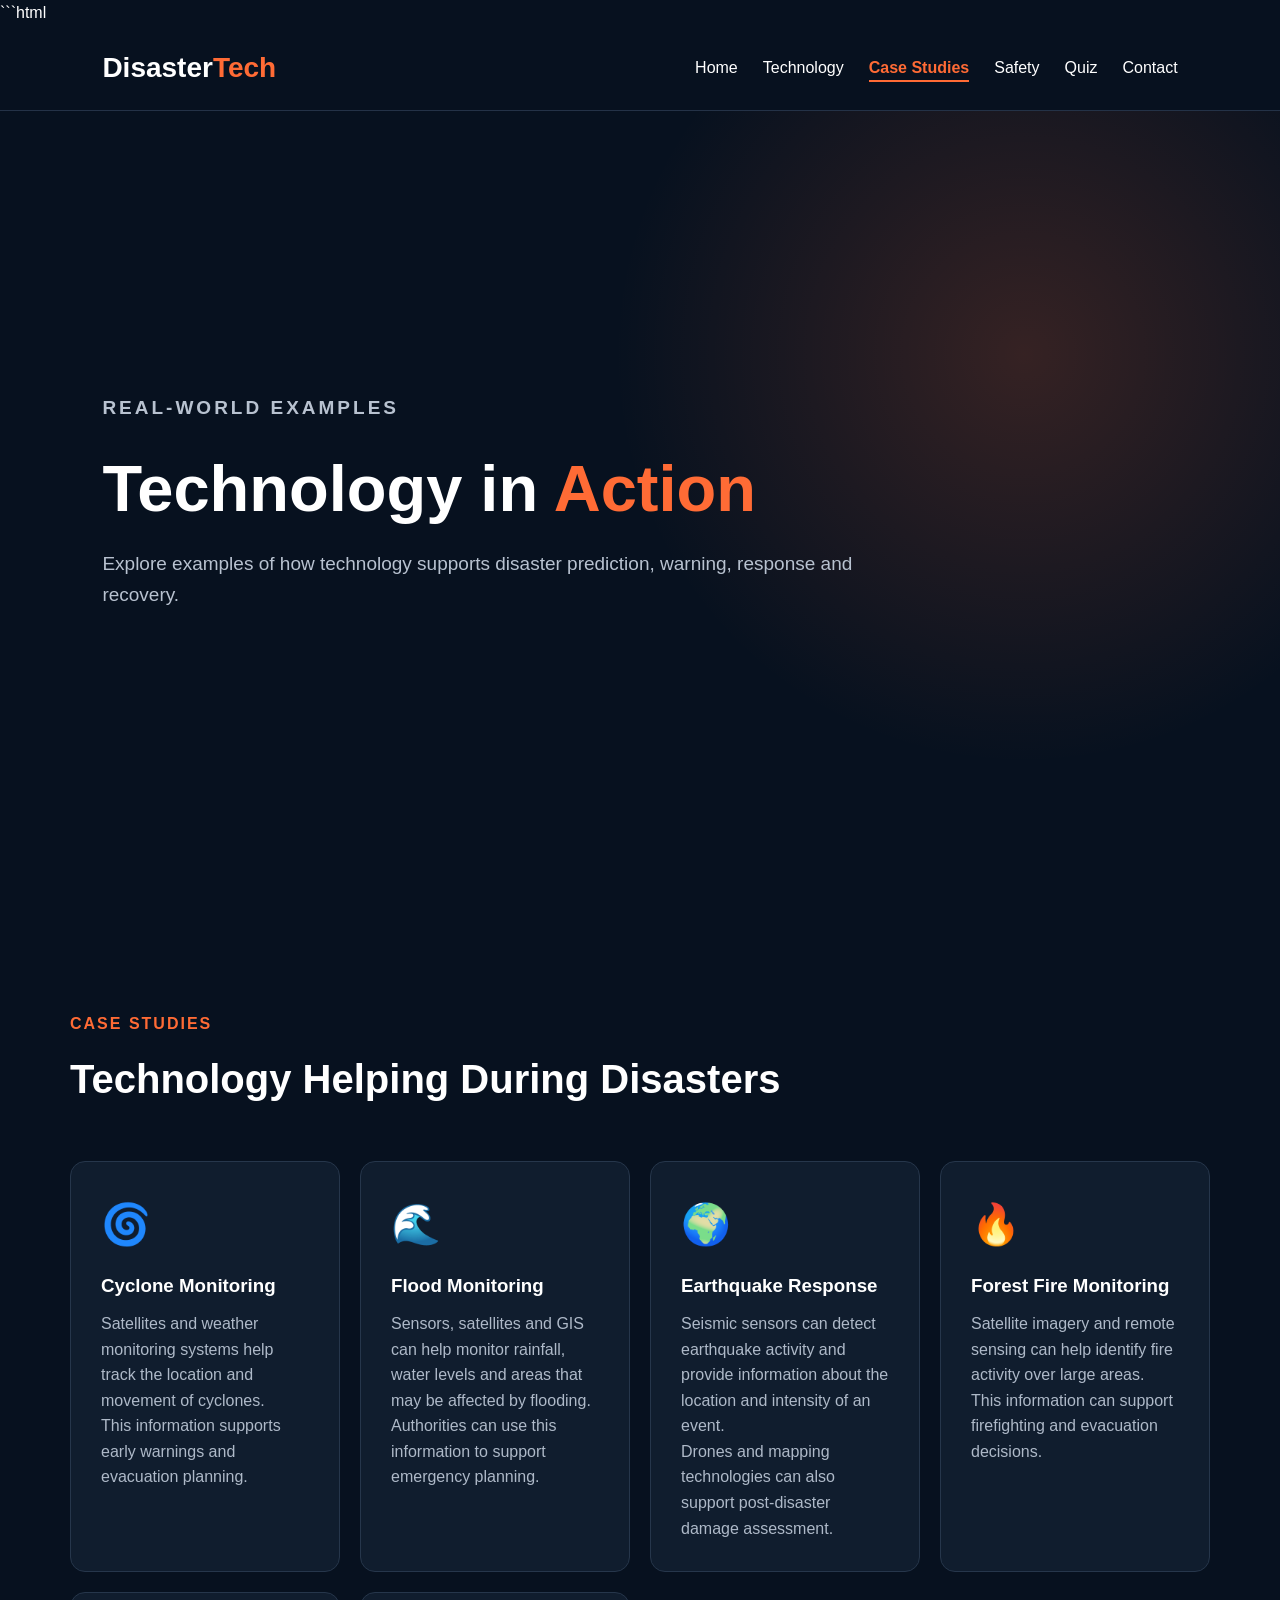
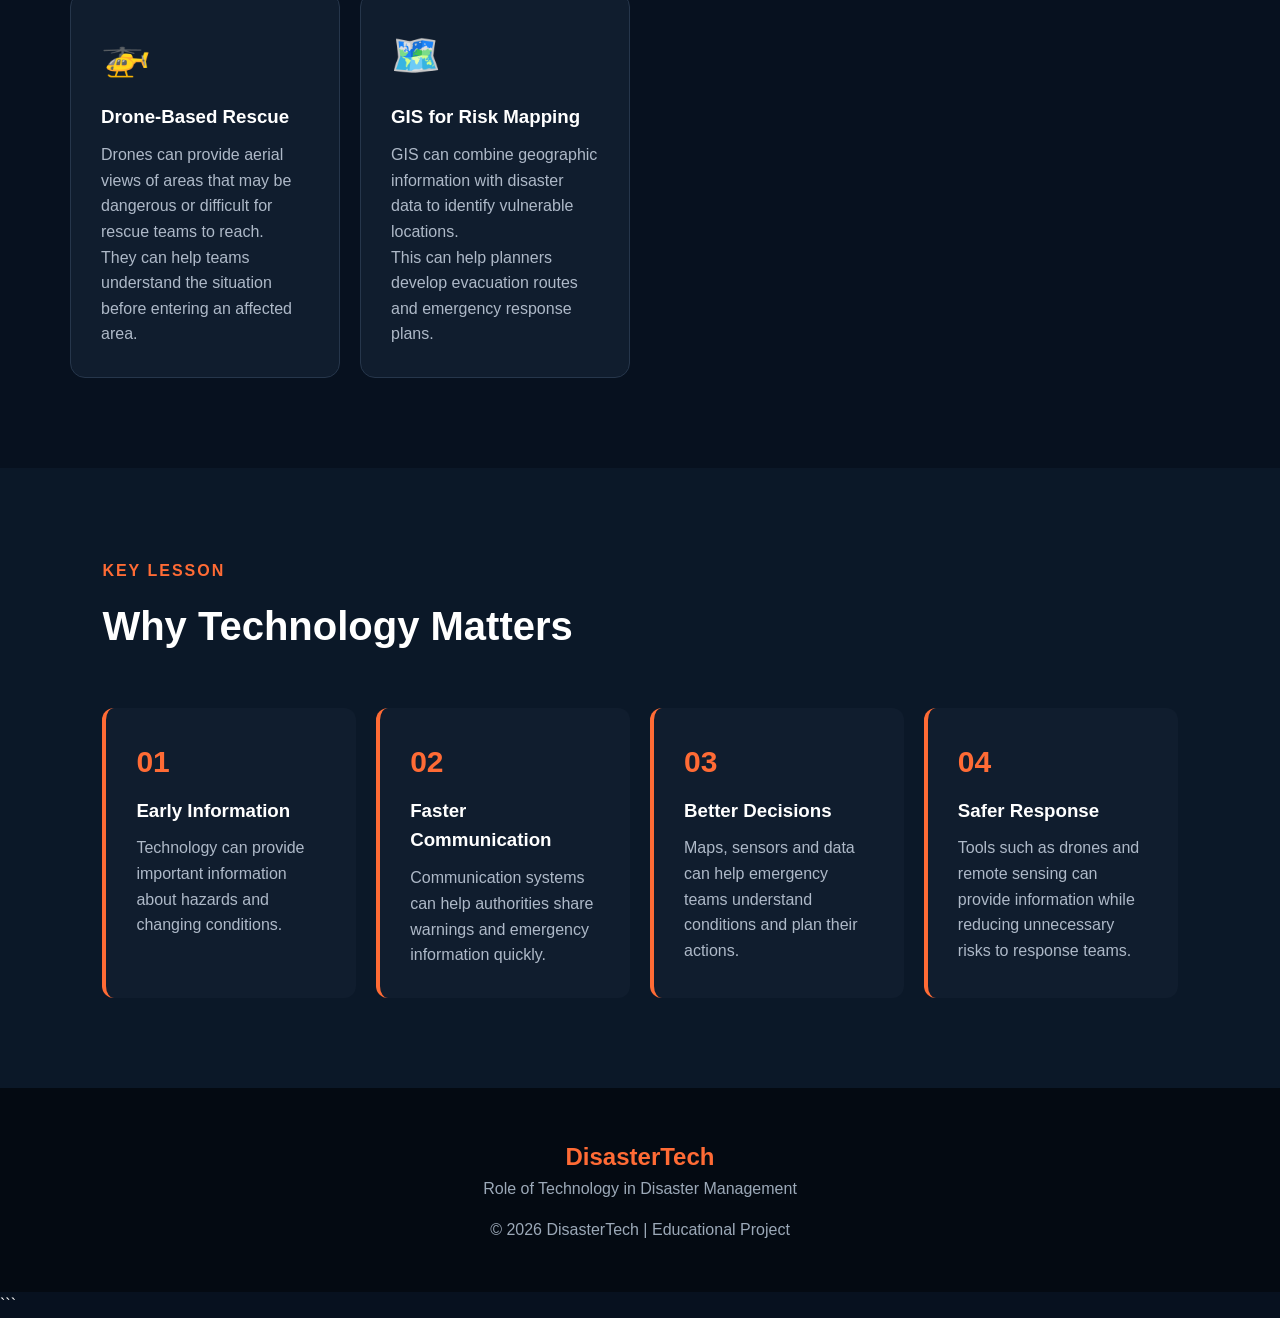
==== Disaster-Tech/case-studies.html @ 54e912b9 "Add files via upload" ====
```html
<!DOCTYPE html>
<html lang="en">

<head>

    <meta charset="UTF-8">

    <meta name="viewport"
          content="width=device-width, initial-scale=1.0">

    <title>Case Studies | DisasterTech</title>

    <link rel="stylesheet" href="css/style.css">

</head>


<body>


    <!-- NAVIGATION -->

    <header>

        <nav class="navbar">

            <div class="logo">
                Disaster<span>Tech</span>
            </div>


            <ul class="nav-links">

                <li>
                    <a href="index.html">Home</a>
                </li>

                <li>
                    <a href="technology.html">Technology</a>
                </li>

                <li>
                    <a href="case-studies.html" class="active">Case Studies</a>
                </li>

                <li>
                    <a href="safety.html">Safety</a>
                </li>

                <li>
                    <a href="quiz.html">Quiz</a>
                </li>

                <li>
                    <a href="contact.html">Contact</a>
                </li>

            </ul>

        </nav>

    </header>



    <!-- PAGE HEADER -->

    <section class="hero">

        <div class="hero-content">

            <p class="tagline">
                REAL-WORLD EXAMPLES
            </p>

            <h1>
                Technology in
                <span>Action</span>
            </h1>

            <p>

                Explore examples of how technology
                supports disaster prediction,
                warning, response and recovery.

            </p>

        </div>

    </section>



    <!-- CASE STUDIES -->

    <section class="section">

        <div class="section-title">

            <p>
                CASE STUDIES
            </p>

            <h2>
                Technology Helping During Disasters
            </h2>

        </div>


        <div class="card-container">


            <!-- CYCLONE -->

            <div class="tech-card">

                <div class="icon">
                    🌀
                </div>

                <h3>
                    Cyclone Monitoring
                </h3>

                <p>

                    Satellites and weather monitoring
                    systems help track the location
                    and movement of cyclones.

                </p>

                <p>

                    This information supports early
                    warnings and evacuation planning.

                </p>

            </div>



            <!-- FLOOD -->

            <div class="tech-card">

                <div class="icon">
                    🌊
                </div>

                <h3>
                    Flood Monitoring
                </h3>

                <p>

                    Sensors, satellites and GIS can
                    help monitor rainfall, water levels
                    and areas that may be affected
                    by flooding.

                </p>

                <p>

                    Authorities can use this information
                    to support emergency planning.

                </p>

            </div>



            <!-- EARTHQUAKE -->

            <div class="tech-card">

                <div class="icon">
                    🌍
                </div>

                <h3>
                    Earthquake Response
                </h3>

                <p>

                    Seismic sensors can detect
                    earthquake activity and provide
                    information about the location
                    and intensity of an event.

                </p>

                <p>

                    Drones and mapping technologies
                    can also support post-disaster
                    damage assessment.

                </p>

            </div>



            <!-- WILDFIRE -->

            <div class="tech-card">

                <div class="icon">
                    🔥
                </div>

                <h3>
                    Forest Fire Monitoring
                </h3>

                <p>

                    Satellite imagery and remote
                    sensing can help identify
                    fire activity over large areas.

                </p>

                <p>

                    This information can support
                    firefighting and evacuation
                    decisions.

                </p>

            </div>



            <!-- DRONES -->

            <div class="tech-card">

                <div class="icon">
                    🚁
                </div>

                <h3>
                    Drone-Based Rescue
                </h3>

                <p>

                    Drones can provide aerial views
                    of areas that may be dangerous
                    or difficult for rescue teams
                    to reach.

                </p>

                <p>

                    They can help teams understand
                    the situation before entering
                    an affected area.

                </p>

            </div>



            <!-- GIS -->

            <div class="tech-card">

                <div class="icon">
                    🗺️
                </div>

                <h3>
                    GIS for Risk Mapping
                </h3>

                <p>

                    GIS can combine geographic
                    information with disaster data
                    to identify vulnerable locations.

                </p>

                <p>

                    This can help planners develop
                    evacuation routes and emergency
                    response plans.

                </p>

            </div>


        </div>

    </section>



    <!-- LESSON -->

    <section class="cycle-section">

        <div class="section-title">

            <p>
                KEY LESSON
            </p>

            <h2>
                Why Technology Matters
            </h2>

        </div>


        <div class="cycle-container">


            <div class="cycle-box">

                <span>01</span>

                <h3>
                    Early Information
                </h3>

                <p>

                    Technology can provide important
                    information about hazards and
                    changing conditions.

                </p>

            </div>



            <div class="cycle-box">

                <span>02</span>

                <h3>
                    Faster Communication
                </h3>

                <p>

                    Communication systems can help
                    authorities share warnings and
                    emergency information quickly.

                </p>

            </div>



            <div class="cycle-box">

                <span>03</span>

                <h3>
                    Better Decisions
                </h3>

                <p>

                    Maps, sensors and data can help
                    emergency teams understand
                    conditions and plan their actions.

                </p>

            </div>



            <div class="cycle-box">

                <span>04</span>

                <h3>
                    Safer Response
                </h3>

                <p>

                    Tools such as drones and remote
                    sensing can provide information
                    while reducing unnecessary risks
                    to response teams.

                </p>

            </div>


        </div>

    </section>



    <!-- FOOTER -->

    <footer>

        <h2>
            DisasterTech
        </h2>

        <p>
            Role of Technology in Disaster Management
        </p>

        <p class="copyright">
            © 2026 DisasterTech | Educational Project
        </p>

    </footer>

    <script src="js/script.js"></script>
</body>

</html>
```
---- Disaster-Tech/css/style.css ----
/* RESET */
* {
    margin: 0;
    padding: 0;
    box-sizing: border-box;
}

html {
    scroll-behavior: smooth;
}

body {
    font-family: Arial, sans-serif;
    background: #07111f;
    color: white;
    line-height: 1.6;
}


/* NAVIGATION */
header {
    background: #07111f;
    padding: 20px 8%;
    border-bottom: 1px solid #243247;
}

.navbar {
    display: flex;
    justify-content: space-between;
    align-items: center;
}

.logo {
    font-size: 28px;
    font-weight: bold;
}

.logo span {
    color: #ff6b35;
}

.nav-links {
    display: flex;
    gap: 25px;
    list-style: none;
}

.nav-links a {
    color: white;
    text-decoration: none;
    font-size: 16px;
}

.nav-links a:hover {
    color: #ff6b35;
}

.nav-links a.active {
    color: #ff6b35;
    font-weight: bold;
    border-bottom: 2px solid #ff6b35;
    padding-bottom: 4px;
}


/* HERO */
.hero {
    min-height: 90vh;
    display: flex;
    align-items: center;
    padding: 80px 8%;

    background:
        radial-gradient(circle at 80% 30%,
            #ff6b3530,
            transparent 35%);
}

.hero-content {
    max-width: 750px;
}

.tagline {
    color: #ff6b35;
    font-weight: bold;
    letter-spacing: 3px;
    margin-bottom: 20px;
}

.hero h1 {
    font-size: 65px;
    line-height: 1.1;
    margin-bottom: 25px;
}

.hero h1 span {
    color: #ff6b35;
}

.hero p {
    color: #b8c2d0;
    font-size: 19px;
    margin-bottom: 30px;
}


/* BUTTON */
.btn {
    display: inline-block;
    background: #ff6b35;
    color: white;
    text-decoration: none;
    padding: 14px 28px;
    border-radius: 8px;
    font-weight: bold;
}

.btn:hover {
    background: #e95420;
}


/* SECTIONS */
.section {
    max-width: 1200px;
    margin: auto;
    padding: 90px 30px;
}

.section-title p {
    color: #ff6b35;
    font-weight: bold;
    letter-spacing: 2px;
}

.section-title h2 {
    font-size: 40px;
    margin-top: 10px;
}

.description {
    color: #b8c2d0;
    max-width: 900px;
    margin-top: 25px;
}


/* CARDS */
.card-container {
    display: grid;
    grid-template-columns: repeat(4, 1fr);
    gap: 20px;
    margin-top: 50px;
}

.tech-card {
    background: #101d2e;
    border: 1px solid #26364b;
    padding: 30px;
    border-radius: 15px;
    transition: 0.3s;
}

.tech-card:hover {
    transform: translateY(-8px);
    border-color: #ff6b35;
}

.icon {
    font-size: 40px;
    margin-bottom: 15px;
}

.tech-card h3 {
    margin-bottom: 10px;
}

.tech-card p {
    color: #aeb9c8;
}


/* DISASTER CYCLE */
.cycle-section {
    padding: 90px 8%;
    background: #0b1828;
}

.cycle-container {
    display: grid;
    grid-template-columns: repeat(4, 1fr);
    gap: 20px;
    margin-top: 50px;
}

.cycle-box {
    background: #101d2e;
    padding: 30px;
    border-radius: 12px;
    border-left: 4px solid #ff6b35;
}

.cycle-box span {
    color: #ff6b35;
    font-size: 30px;
    font-weight: bold;
}

.cycle-box h3 {
    margin: 10px 0;
}

.cycle-box p {
    color: #aeb9c8;
}


/* FOOTER */
footer {
    text-align: center;
    padding: 50px 20px;
    background: #040a12;
}

footer h2 {
    color: #ff6b35;
}

footer p {
    color: #9ca9b8;
}

.copyright {
    margin-top: 15px;
}


/* ==================== QUIZ STYLES ==================== */
.quiz-wrapper {
    max-width: 900px;
    margin: 40px auto 0;
    display: flex;
    flex-direction: column;
    gap: 25px;
}

.quiz-card {
    background: #101d2e;
    border: 1px solid #26364b;
    border-radius: 14px;
    padding: 25px 30px;
    transition: 0.3s;
}

.quiz-card:hover {
    border-color: #3b506d;
}

.quiz-q-num {
    display: inline-block;
    color: #ff6b35;
    font-weight: bold;
    font-size: 14px;
    letter-spacing: 1px;
    margin-bottom: 8px;
    text-transform: uppercase;
}

.quiz-question {
    font-size: 19px;
    font-weight: 600;
    color: #ffffff;
    margin-bottom: 18px;
    line-height: 1.4;
}

.quiz-options {
    display: flex;
    flex-direction: column;
    gap: 10px;
}

.option-label {
    display: flex;
    align-items: center;
    gap: 14px;
    padding: 12px 18px;
    background: #091424;
    border: 1px solid #1c2b3e;
    border-radius: 8px;
    cursor: pointer;
    transition: all 0.2s ease;
    color: #d1d9e2;
    font-size: 15px;
}

.option-label:hover {
    background: #13243a;
    border-color: #ff6b35;
    color: #ffffff;
}

.option-label input[type="radio"] {
    accent-color: #ff6b35;
    width: 18px;
    height: 18px;
    cursor: pointer;
}

.option-label.is-correct {
    background: rgba(16, 185, 129, 0.15) !important;
    border-color: #10b981 !important;
    color: #a7f3d0 !important;
}

.option-label.is-wrong {
    background: rgba(239, 68, 68, 0.15) !important;
    border-color: #ef4444 !important;
    color: #fca5a5 !important;
}

.quiz-controls {
    display: flex;
    gap: 15px;
    justify-content: center;
    margin-top: 30px;
}

.btn-secondary {
    background: #243247;
    color: white;
    border: none;
    cursor: pointer;
    padding: 14px 28px;
    border-radius: 8px;
    font-weight: bold;
    font-size: 16px;
    transition: 0.3s;
}

.btn-secondary:hover {
    background: #32435e;
}

.quiz-submit-btn {
    border: none;
    cursor: pointer;
    font-size: 16px;
}

.quiz-result-card {
    background: #101d2e;
    border: 2px solid #ff6b35;
    border-radius: 16px;
    padding: 35px;
    text-align: center;
    margin-top: 30px;
    animation: fadeIn 0.4s ease-out;
}

.quiz-result-card h2 {
    font-size: 32px;
    color: #ff6b35;
    margin-bottom: 12px;
}

.quiz-result-card p {
    font-size: 18px;
    color: #d1d9e2;
    max-width: 600px;
    margin: 0 auto;
}

/* ==================== CONTACT & HELPLINE STYLES ==================== */
.contact-layout {
    display: grid;
    grid-template-columns: 1fr 1fr;
    gap: 40px;
    margin-top: 40px;
}

.helplines-container {
    display: flex;
    flex-direction: column;
    gap: 18px;
}

.helpline-card {
    background: #101d2e;
    border: 1px solid #26364b;
    border-left: 5px solid #ff6b35;
    padding: 22px 25px;
    border-radius: 12px;
    display: flex;
    justify-content: space-between;
    align-items: center;
    transition: 0.3s;
}

.helpline-card:hover {
    transform: translateX(6px);
    border-color: #ff6b35;
}

.helpline-info h3 {
    font-size: 18px;
    margin-bottom: 4px;
}

.helpline-info p {
    font-size: 14px;
    color: #8fa0b5;
}

.helpline-number {
    font-size: 24px;
    font-weight: 800;
    color: #ff6b35;
    text-decoration: none;
    background: rgba(255, 107, 53, 0.1);
    padding: 8px 16px;
    border-radius: 8px;
    border: 1px solid rgba(255, 107, 53, 0.3);
    transition: 0.2s;
}

.helpline-number:hover {
    background: #ff6b35;
    color: white;
}

.contact-form-card {
    background: #101d2e;
    border: 1px solid #26364b;
    border-radius: 14px;
    padding: 35px;
}

.contact-form {
    display: flex;
    flex-direction: column;
    gap: 18px;
    margin-top: 20px;
}

.form-group {
    display: flex;
    flex-direction: column;
    gap: 8px;
}

.form-group label {
    font-size: 14px;
    font-weight: 600;
    color: #d1d9e2;
}

.form-control {
    background: #091424;
    border: 1px solid #243247;
    border-radius: 8px;
    padding: 13px 16px;
    color: white;
    font-size: 15px;
    font-family: inherit;
    transition: 0.2s;
}

.form-control:focus {
    outline: none;
    border-color: #ff6b35;
    box-shadow: 0 0 0 3px rgba(255, 107, 53, 0.2);
}

.form-control::placeholder {
    color: #64748b;
}

.form-feedback {
    display: none;
    background: rgba(16, 185, 129, 0.15);
    border: 1px solid #10b981;
    color: #a7f3d0;
    padding: 14px;
    border-radius: 8px;
    font-size: 15px;
    text-align: center;
    margin-top: 15px;
}

@keyframes fadeIn {
    from {
        opacity: 0;
        transform: translateY(12px);
    }

    to {
        opacity: 1;
        transform: translateY(0);
    }
}

/* MOBILE */
@media (max-width: 900px) {

    .card-container,
    .cycle-container {
        grid-template-columns: repeat(2, 1fr);
    }

    .contact-layout {
        grid-template-columns: 1fr;
    }

    .nav-links {
        gap: 12px;
    }

    .hero h1 {
        font-size: 50px;
    }
}


@media (max-width: 600px) {

    .navbar {
        flex-direction: column;
        gap: 20px;
    }

    .nav-links {
        flex-wrap: wrap;
        justify-content: center;
    }

    .card-container,
    .cycle-container {
        grid-template-columns: 1fr;
    }

    .hero h1 {
        font-size: 40px;
    }

    .quiz-card {
        padding: 20px;
    }

    .helpline-card {
        flex-direction: column;
        align-items: flex-start;
        gap: 12px;
    }
}
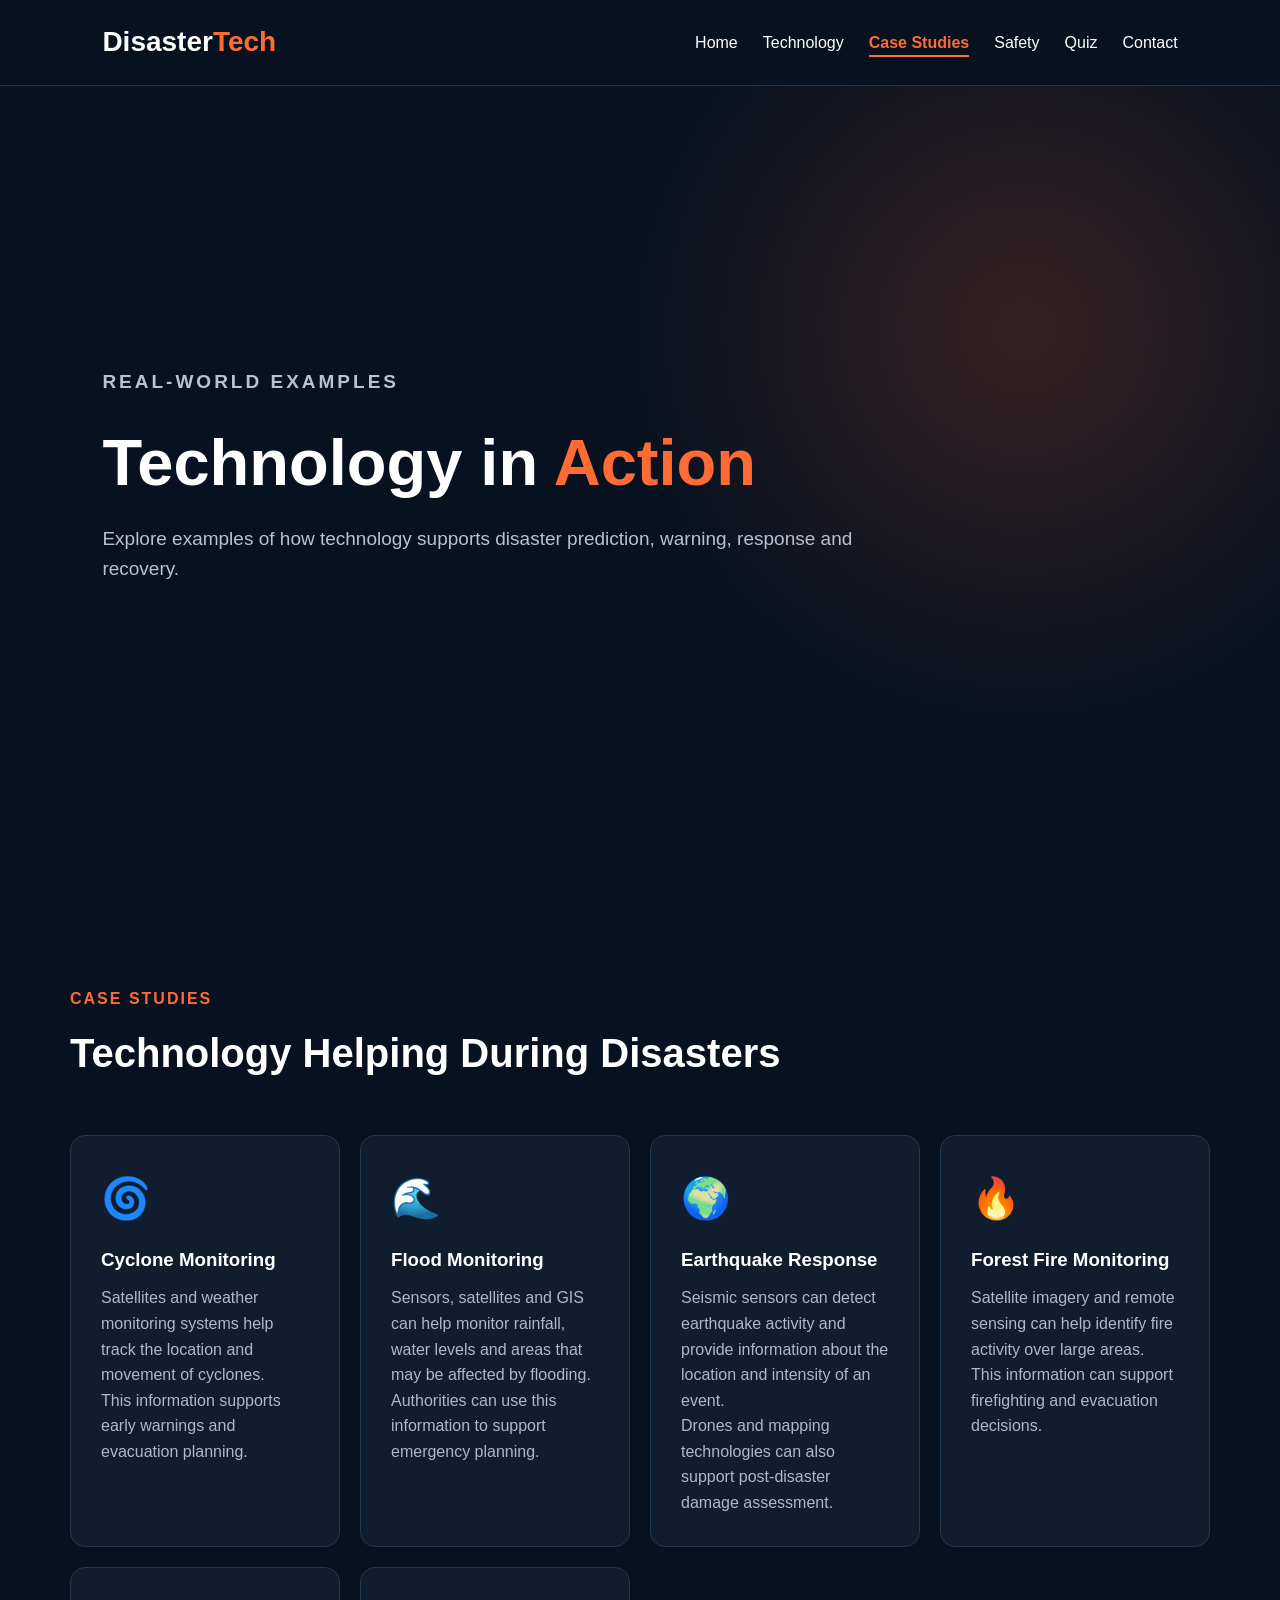
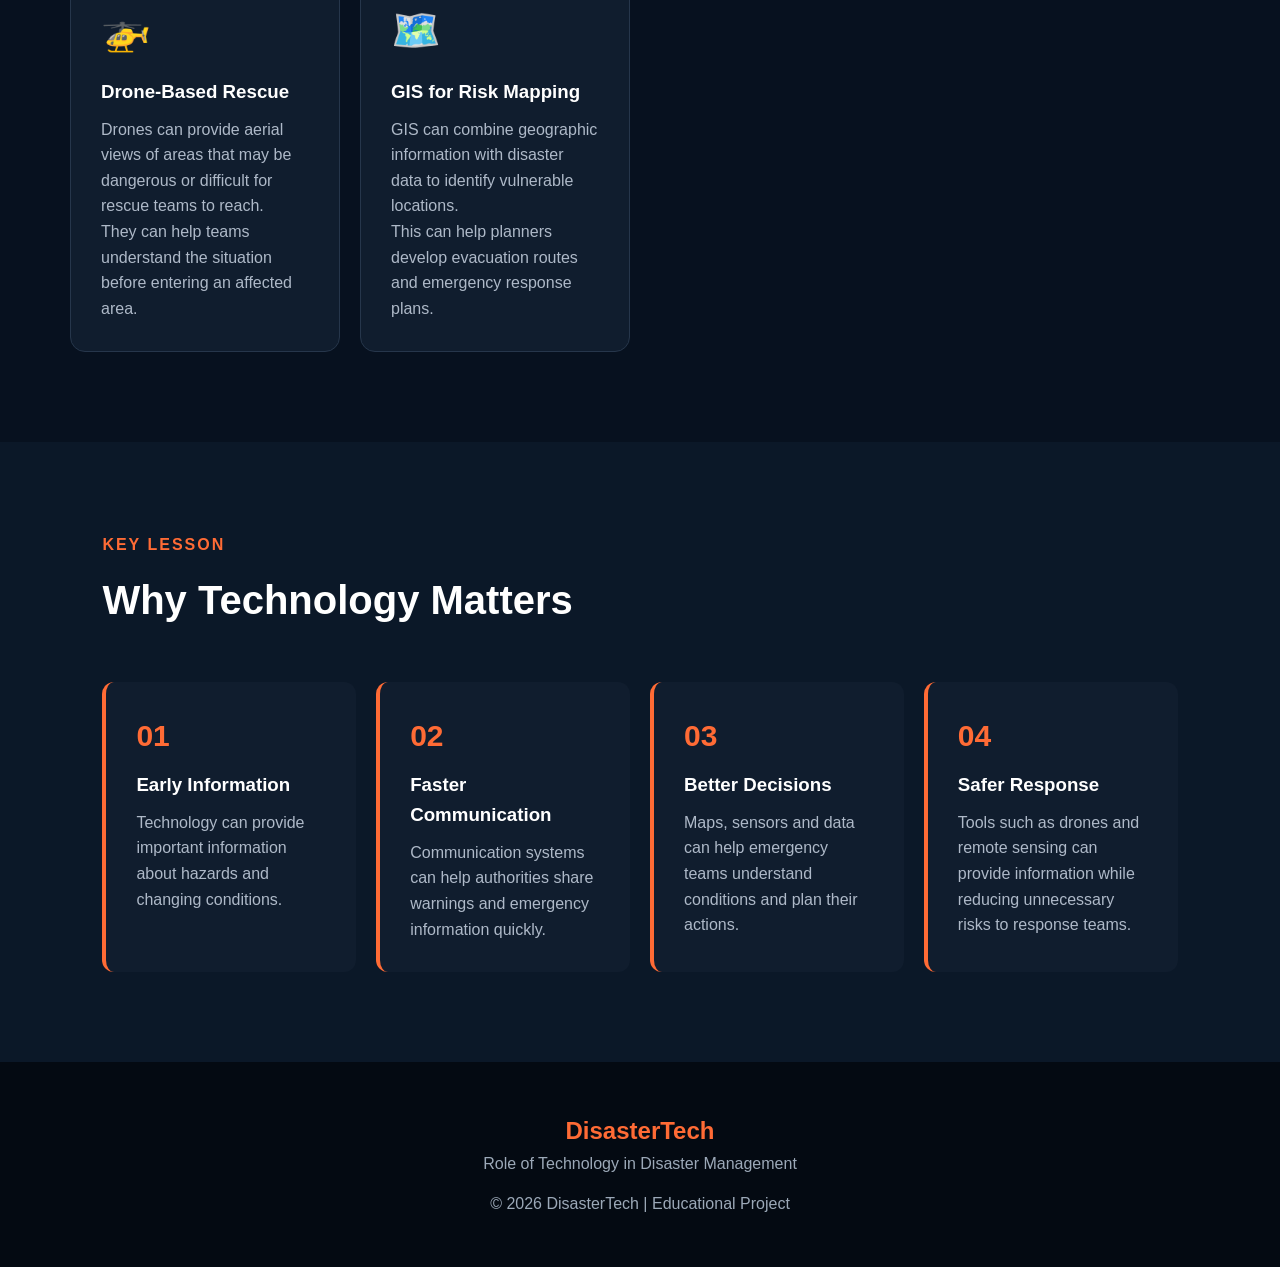
==== commit f3e07216: "Update case-studies.html" ====
--- a/Disaster-Tech/case-studies.html
+++ b/Disaster-Tech/case-studies.html
@@ -1,4 +1,4 @@
-```html
+
 <!DOCTYPE html>
 <html lang="en">
 
@@ -439,5 +439,5 @@
 </body>
 
 </html>
-```
-
+
+
